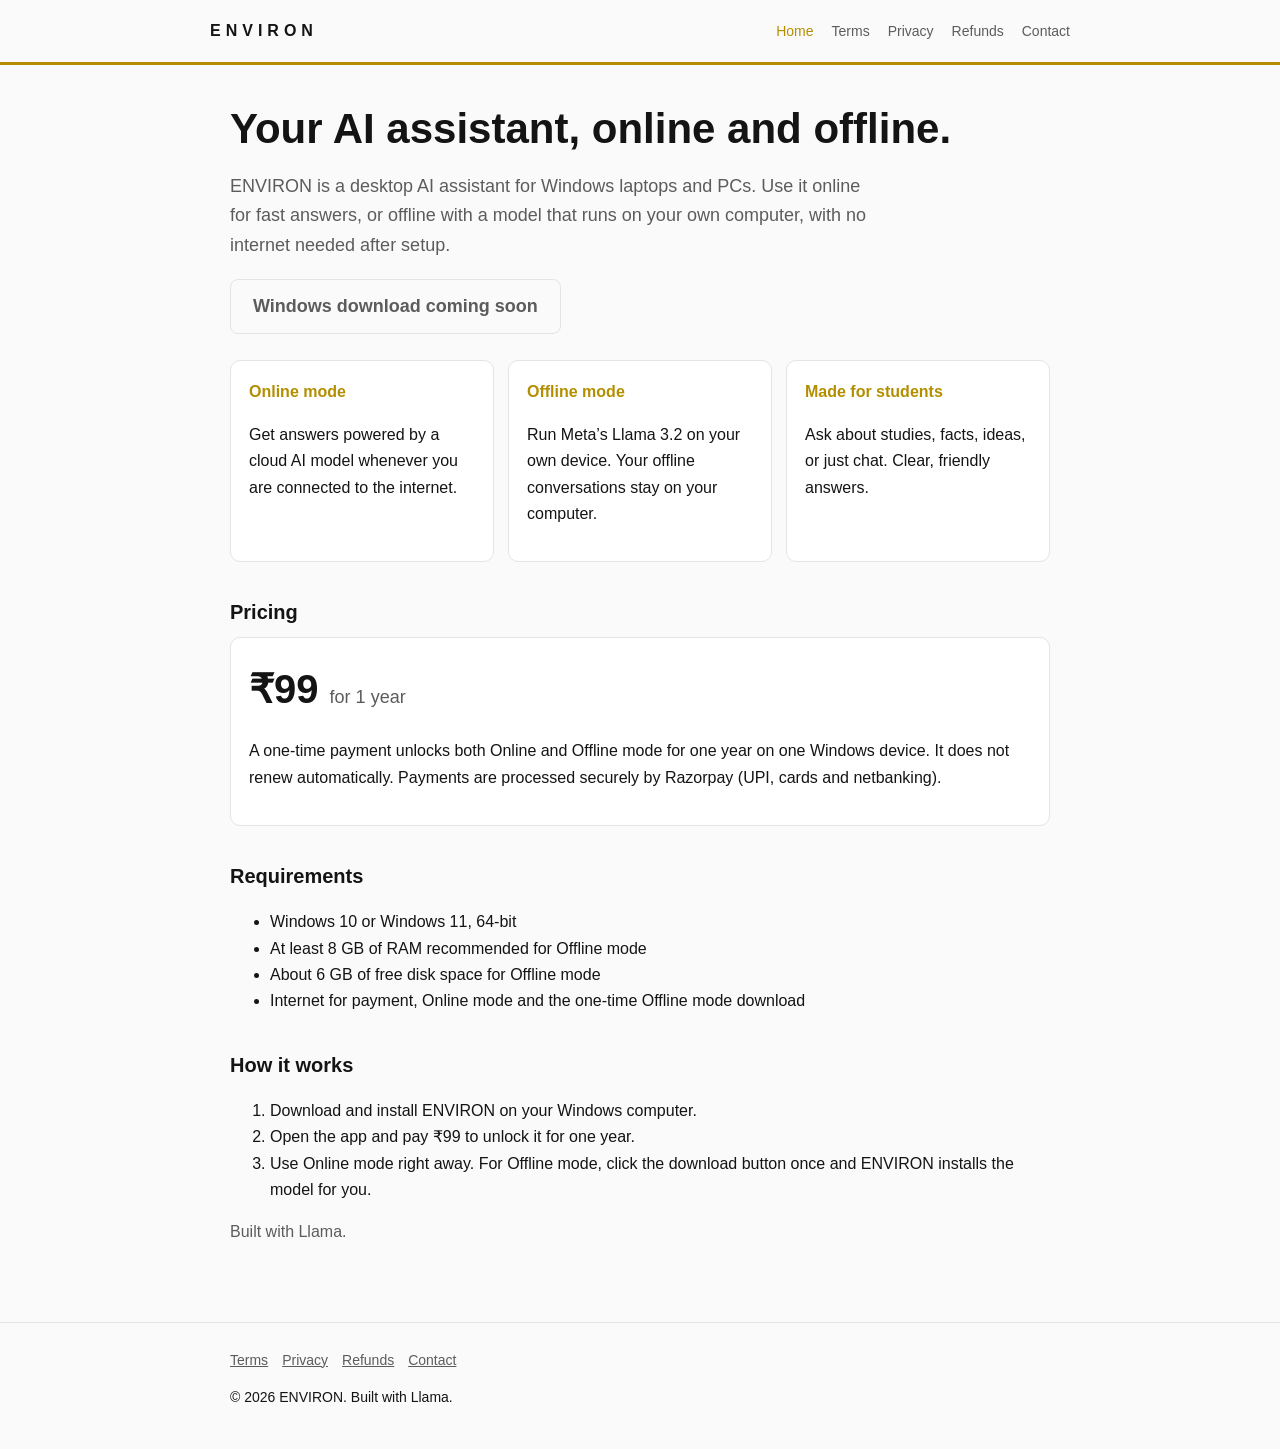
==== index.html @ fbec72ae "Add files via upload" ====
<!doctype html>
<html lang="en"><head><meta charset="utf-8">
<meta name="viewport" content="width=device-width,initial-scale=1">
<title>ENVIRON – Hybrid AI assistant for Windows</title>
<meta name="description" content="ENVIRON is a hybrid AI assistant for Windows with Online and Offline modes. ₹99 for 1 year.">
<link rel="stylesheet" href="style.css"></head>
<body><header><div class="wrap bar"><a class="brand" href="index.html">ENVIRON</a><nav><a href="index.html" class=on>Home</a><a href="terms.html">Terms</a><a href="privacy.html">Privacy</a><a href="refund.html">Refunds</a><a href="contact.html">Contact</a></nav></div></header>
<main><div class="wrap">
<section class="hero">
<h1>Your AI assistant, online and offline.</h1>
<p>ENVIRON is a desktop AI assistant for Windows laptops and PCs. Use it online for fast answers, or offline with a model that runs on your own computer, with no internet needed after setup.</p>
<p><a class="btn off" aria-disabled="true">Windows download coming soon</a></p>
</section>
<div class="grid">
<div class="card"><h3>Online mode</h3><p>Get answers powered by a cloud AI model whenever you are connected to the internet.</p></div>
<div class="card"><h3>Offline mode</h3><p>Run Meta’s Llama 3.2 on your own device. Your offline conversations stay on your computer.</p></div>
<div class="card"><h3>Made for students</h3><p>Ask about studies, facts, ideas, or just chat. Clear, friendly answers.</p></div>
</div>
<h2>Pricing</h2>
<div class="card"><div class="price">₹99 <span class="muted" style="font-size:18px;font-weight:400">for 1 year</span></div>
<p>A one-time payment unlocks both Online and Offline mode for one year on one Windows device. It does not renew automatically. Payments are processed securely by Razorpay (UPI, cards and netbanking).</p></div>
<h2>Requirements</h2>
<ul>
<li>Windows 10 or Windows 11, 64-bit</li>
<li>At least 8 GB of RAM recommended for Offline mode</li>
<li>About 6 GB of free disk space for Offline mode</li>
<li>Internet for payment, Online mode and the one-time Offline mode download</li>
</ul>
<h2>How it works</h2>
<ol>
<li>Download and install ENVIRON on your Windows computer.</li>
<li>Open the app and pay ₹99 to unlock it for one year.</li>
<li>Use Online mode right away. For Offline mode, click the download button once and ENVIRON installs the model for you.</li>
</ol>
<p class="muted">Built with Llama.</p>
</div></main>
<footer><div class="wrap"><a href="terms.html">Terms</a><a href="privacy.html">Privacy</a><a href="refund.html">Refunds</a><a href="contact.html">Contact</a><p>© 2026 ENVIRON. Built with Llama.</p></div></footer></body></html>
---- style.css ----
:root{--bg:#050505;--card:#0d0d0d;--line:#1c1c1c;--text:#f2f2f2;--muted:#9a9a9a;--gold:#ffd700}
@media (prefers-color-scheme:light){:root{--bg:#fafafa;--card:#ffffff;--line:#e4e4e4;--text:#141414;--muted:#5c5c5c;--gold:#b38f00}}
*{box-sizing:border-box}html{scroll-behavior:smooth}
body{margin:0;background:var(--bg);color:var(--text);font-family:Inter,-apple-system,BlinkMacSystemFont,"Segoe UI",Roboto,sans-serif;line-height:1.65}
a{color:var(--gold)}
header{border-bottom:3px solid var(--gold);background:var(--bg)}
.wrap{max-width:860px;margin:0 auto;padding:0 20px}
.bar{display:flex;flex-wrap:wrap;align-items:center;justify-content:space-between;gap:12px;padding:18px 0}
.brand{font-weight:800;letter-spacing:5px;text-transform:uppercase;color:var(--text);text-decoration:none}
nav a{margin-left:18px;color:var(--muted);text-decoration:none;font-size:14px}
nav a:hover,nav a.on{color:var(--gold)}
main{padding:40px 0 60px}
h1{font-size:clamp(28px,5vw,42px);line-height:1.15;margin:0 0 14px}
h2{margin:34px 0 8px;font-size:20px}
p,li{color:var(--text)}
.muted{color:var(--muted)}
.hero p{font-size:18px;color:var(--muted);max-width:640px}
.grid{display:grid;grid-template-columns:repeat(auto-fit,minmax(230px,1fr));gap:14px;margin:26px 0}
.card{background:var(--card);border:1px solid var(--line);border-radius:10px;padding:18px}
.card h3{margin:0 0 6px;font-size:16px;color:var(--gold)}
.price{font-size:40px;font-weight:800}
.btn{display:inline-block;background:var(--gold);color:#111;font-weight:700;padding:12px 22px;border-radius:8px;text-decoration:none;border:0}
.btn.off{background:transparent;color:var(--muted);border:1px solid var(--line);cursor:not-allowed}
footer{border-top:1px solid var(--line);padding:26px 0;color:var(--muted);font-size:14px}
footer a{color:var(--muted);margin-right:14px}
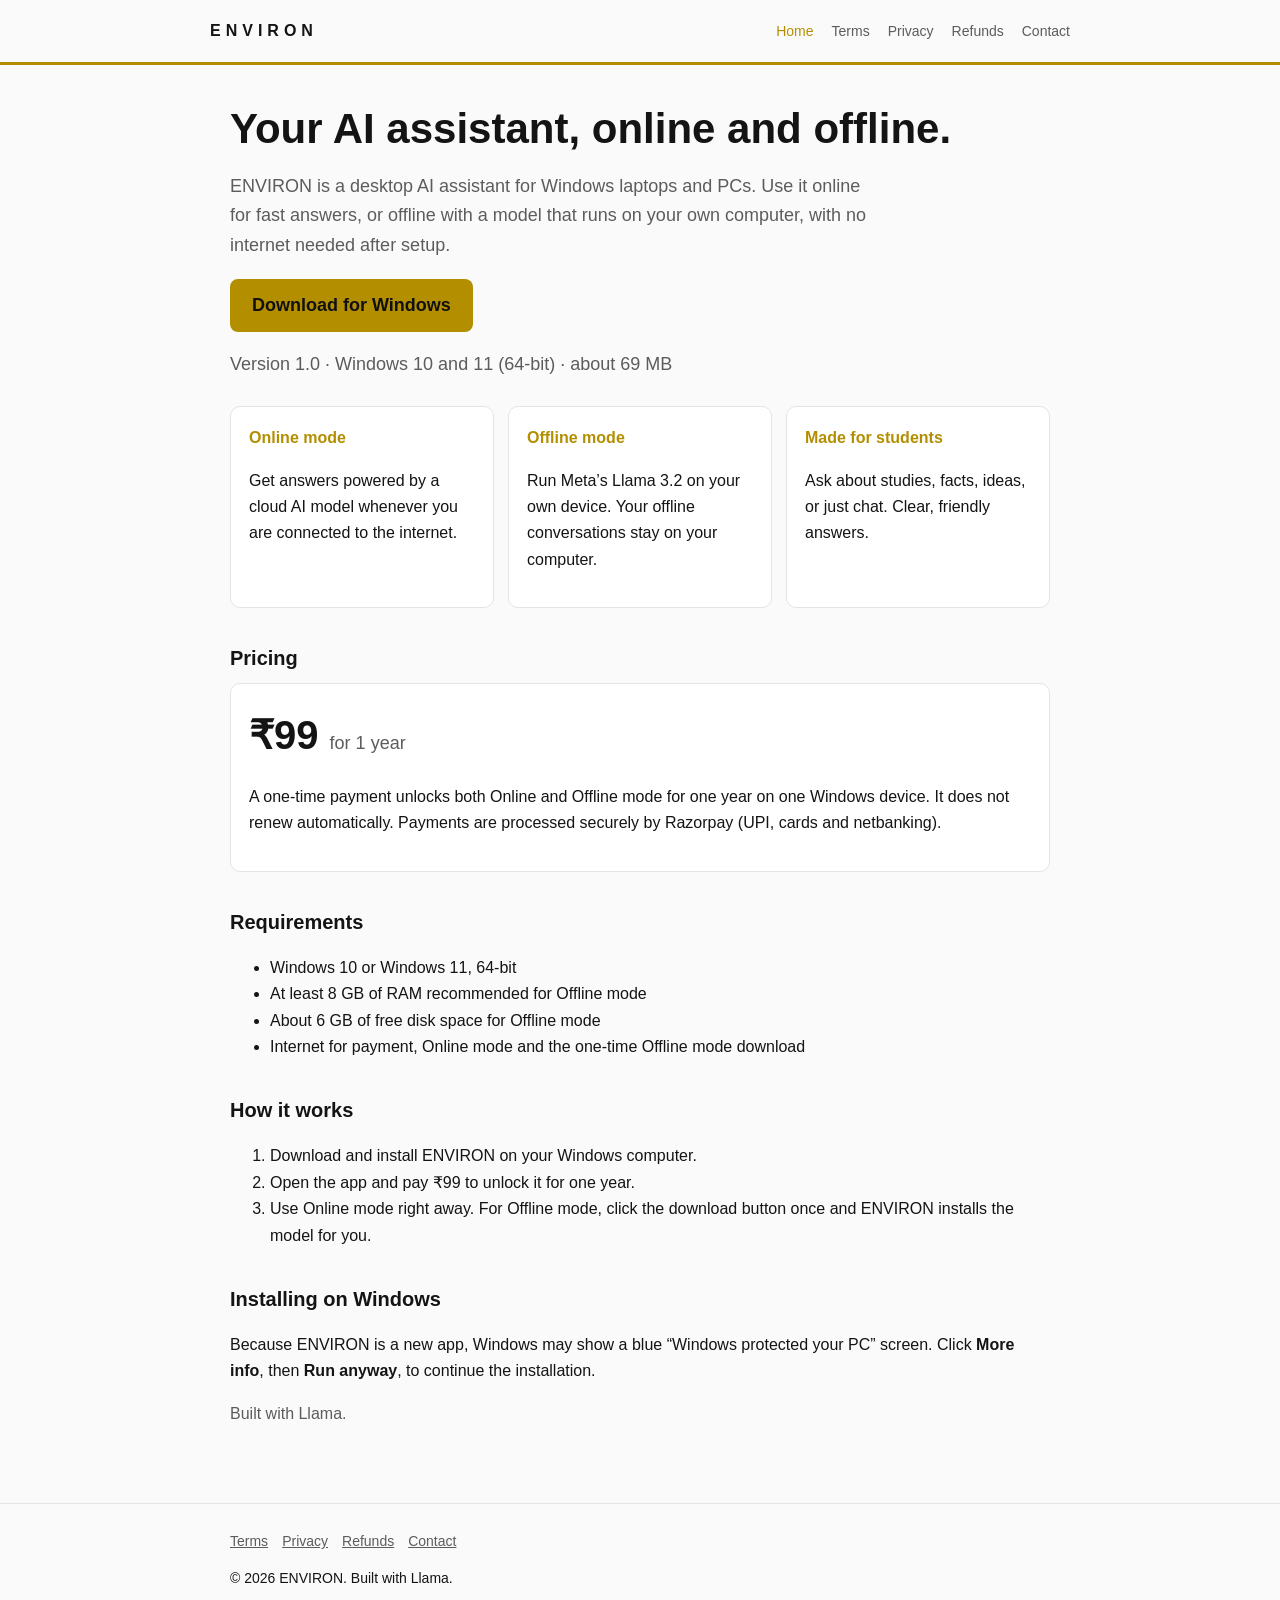
==== commit 8217f9fe: "Add files via upload" ====
--- a/index.html
+++ b/index.html
@@ -9,7 +9,8 @@
 <section class="hero">
 <h1>Your AI assistant, online and offline.</h1>
 <p>ENVIRON is a desktop AI assistant for Windows laptops and PCs. Use it online for fast answers, or offline with a model that runs on your own computer, with no internet needed after setup.</p>
-<p><a class="btn off" aria-disabled="true">Windows download coming soon</a></p>
+<p><a class="btn" href="https://github.com/Deepak-2007-indian/environ-website/releases/latest/download/ENVIRON_Setup.exe">Download for Windows</a></p>
+<p class="muted">Version 1.0 · Windows 10 and 11 (64-bit) · about 69 MB</p>
 </section>
 <div class="grid">
 <div class="card"><h3>Online mode</h3><p>Get answers powered by a cloud AI model whenever you are connected to the internet.</p></div>
@@ -32,6 +33,8 @@
 <li>Open the app and pay ₹99 to unlock it for one year.</li>
 <li>Use Online mode right away. For Offline mode, click the download button once and ENVIRON installs the model for you.</li>
 </ol>
+<h2>Installing on Windows</h2>
+<p>Because ENVIRON is a new app, Windows may show a blue “Windows protected your PC” screen. Click <strong>More info</strong>, then <strong>Run anyway</strong>, to continue the installation.</p>
 <p class="muted">Built with Llama.</p>
 </div></main>
 <footer><div class="wrap"><a href="terms.html">Terms</a><a href="privacy.html">Privacy</a><a href="refund.html">Refunds</a><a href="contact.html">Contact</a><p>© 2026 ENVIRON. Built with Llama.</p></div></footer></body></html>
